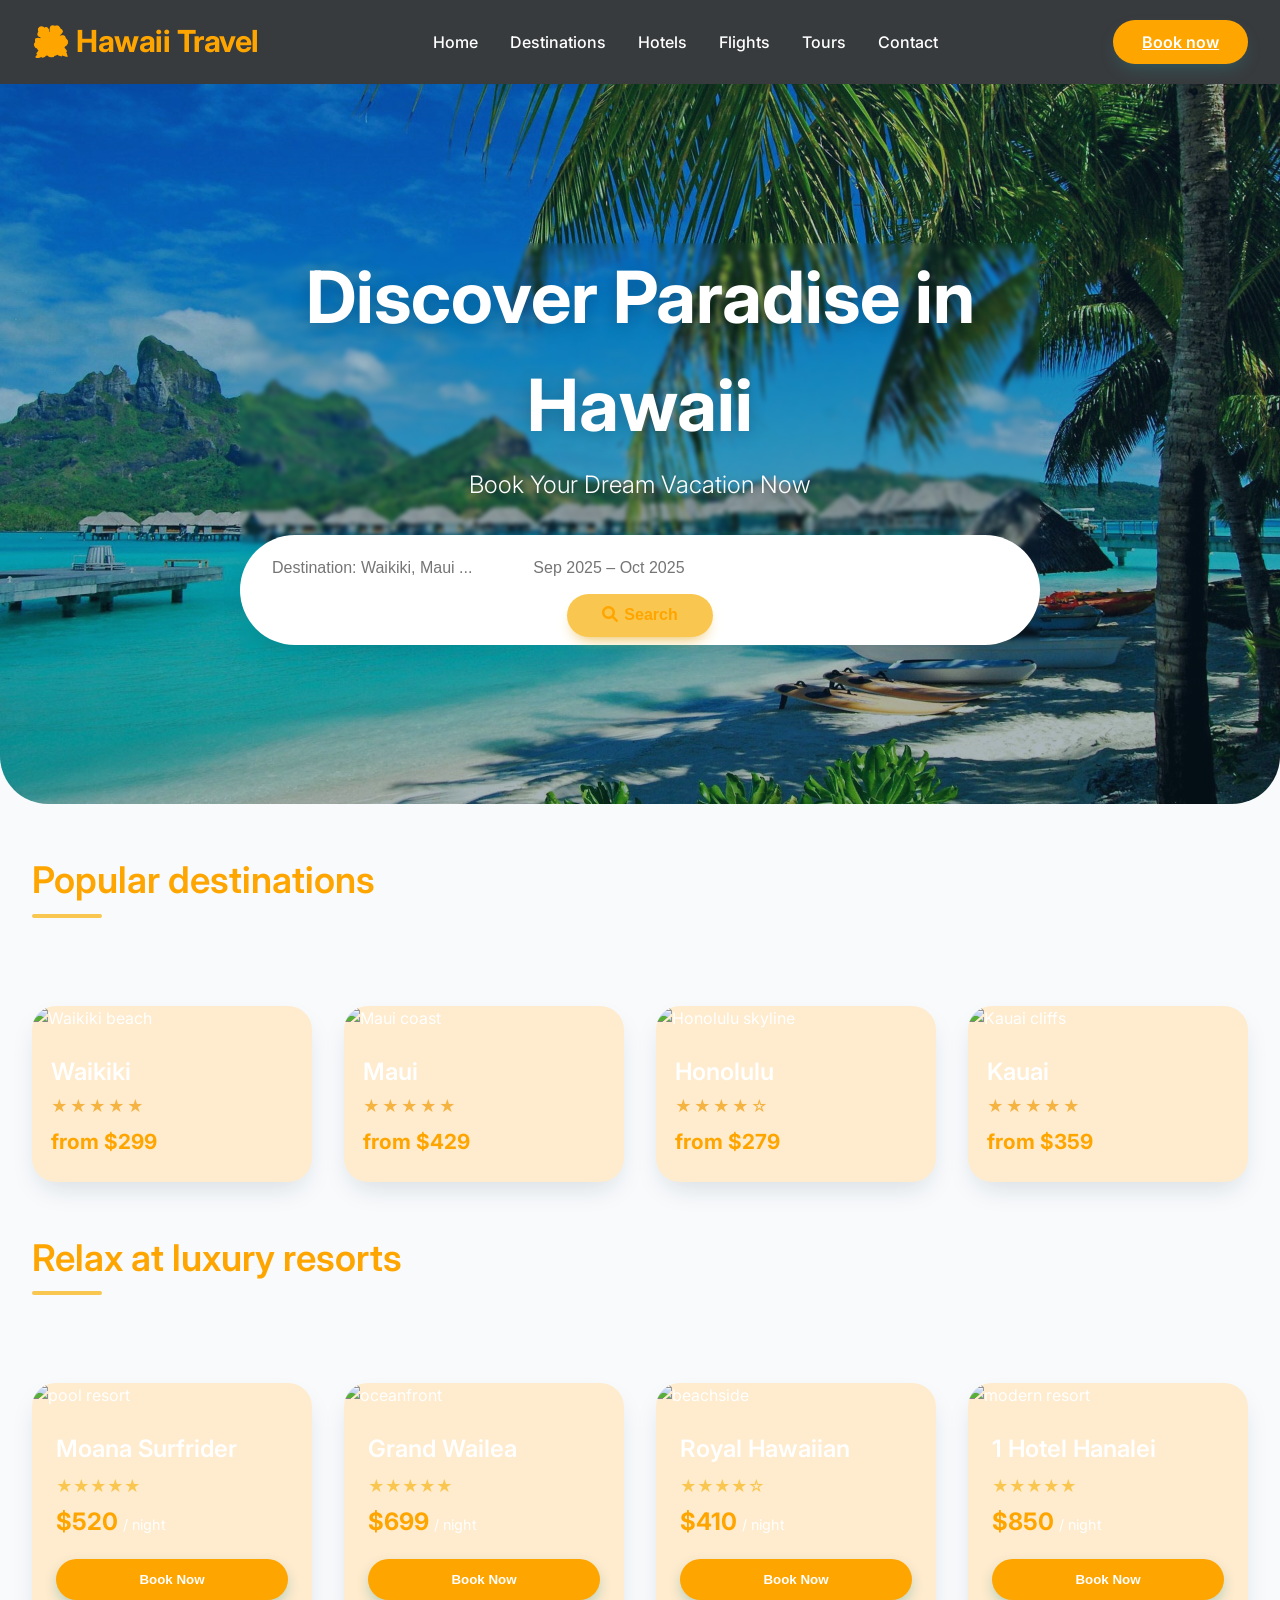
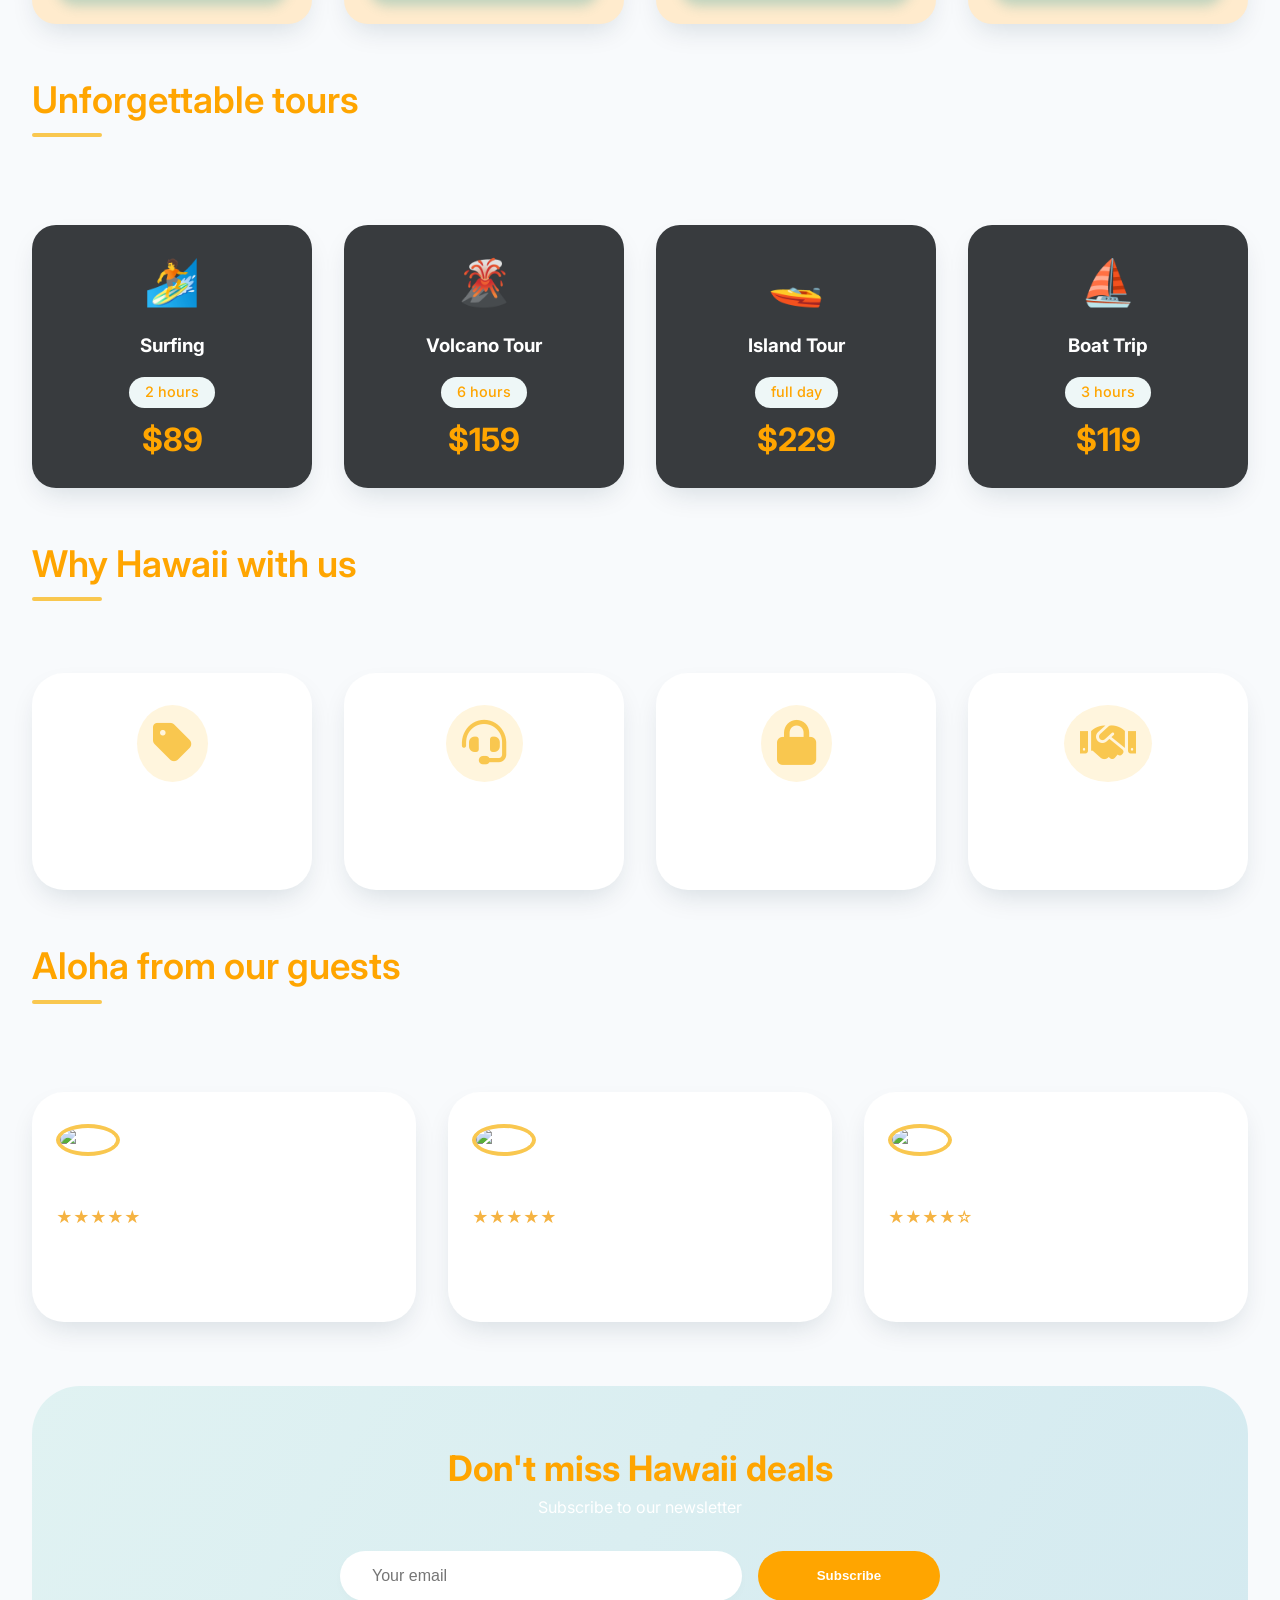
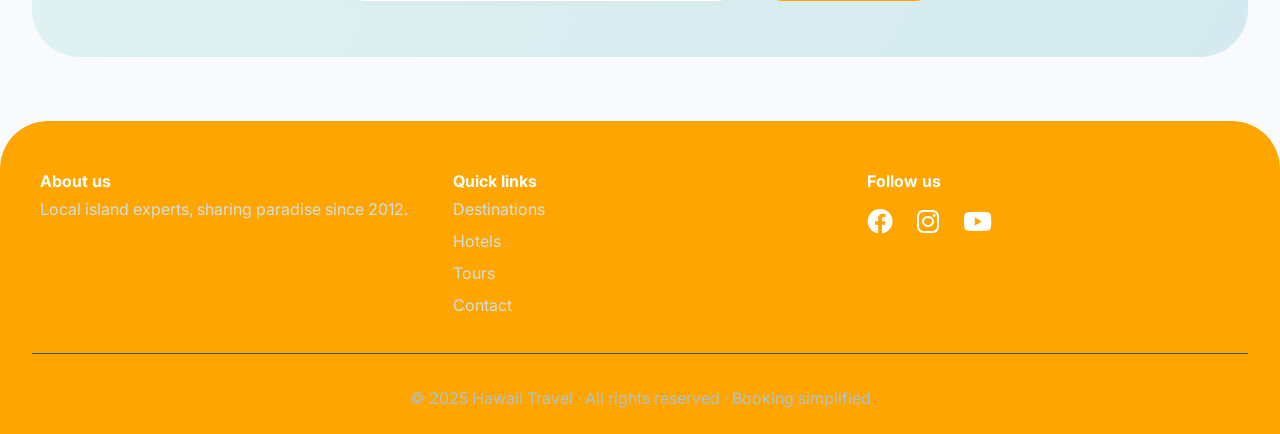
==== Hawaii.html @ 4282ca89 "first commit" ====
<!DOCTYPE html>
<html lang="en">
<head>
  <meta charset="UTF-8">
  <meta name="viewport" content="width=device-width, initial-scale=1.0">
  <title>Hawaii Travel · book your paradise</title>
  <!-- Google Fonts & simple icon library (Font Awesome via CDN for clean icons) -->
  <link href="https://fonts.googleapis.com/css2?family=Inter:opsz,wght@14..32,300;14..32,400;14..32,600;14..32,700&display=swap" rel="stylesheet">
  <link rel="stylesheet" href="https://cdnjs.cloudflare.com/ajax/libs/font-awesome/6.0.0-beta3/css/all.min.css">
  <style>
    /* ----------------------------------------------
    🌺 CSS variables – tropical palette & modern defaults
    ------------------------------------------------ */
    * {
      margin: 0;
      padding: 0;
      box-sizing: border-box;
    }

    :root {
      --deep-blue: #ffa500;        /* ocean depth */
      --turquoise: #ffa500;         /* lagoon */
      --sunshine: #f9c74f;          /* golden hour */
      --white-soft: #f8fafc;        /* foam */
      --white-pure: #383b3e;
      --gray-mist: #383b3e;
      --text-dark: #ffffff;
      --text-soft: white;
      --shadow-card: 0 12px 28px -8px rgba(0, 40, 60, 0.15);
      --shadow-hover: 0 20px 32px -10px rgba(0, 80, 100, 0.25);
      --radius-card: 1.5rem;
      --radius-btn: 40px;
      --transition: all 0.2s ease;
    }

    body {
      font-family: 'Inter', sans-serif;
      background-color: var(--white-soft);
      color: var(--text-dark);
      line-height: 1.5;
    }

    /* reusable container */
    .container {
      max-width: 1280px;
      margin: 0 auto;
      padding: 0 2rem;
    }

    /* ----------------------------------------------
    🏝️ header / navbar
    ------------------------------------------------ */
    .navbar {
      display: flex;
      justify-content: space-between;
      align-items: center;
      padding: 1.2rem 2rem;
      background: var(--white-pure);
      box-shadow: 0 4px 16px rgba(0,30,40,0.05);
      flex-wrap: wrap;
      gap: 1rem;
    }

    .logo {
      font-size: 1.9rem;
      font-weight: 700;
      background: linear-gradient(135deg, var(--deep-blue) 20%, var(--turquoise) 80%);
      -webkit-background-clip: text;
      -webkit-text-fill-color: transparent;
      background-clip: text;
      letter-spacing: -0.5px;
    }

    .nav-menu {
      display: flex;
      gap: 2rem;
      font-weight: 500;
      flex-wrap: wrap;
    }

    .nav-menu a {
      text-decoration: none;
      color: var(--text-soft);
      transition: var(--transition);
      font-size: 1rem;
    }

    .nav-menu a:hover {
      color: var(--turquoise);
    }

    .booking-btn {
      background: var(--turquoise);
      color: white !important;
      padding: 0.6rem 1.8rem;
      border-radius: var(--radius-btn);
      font-weight: 600;
      box-shadow: 0 8px 18px -6px rgba(43, 156, 156, 0.4);
      transition: var(--transition);
      border: none;
      cursor: pointer;
    }

    .booking-btn:hover {
      background: #1f7a7a;
      transform: scale(1.02);
    }

    /* ----------------------------------------------
    🌊 hero section
    ------------------------------------------------ */
    .hero {
      background: linear-gradient(rgba(20, 60, 100, 0.25), rgba(10, 40, 60, 0.35)),
                  url('image/hawaii.jpg') center/cover no-repeat;
      min-height: 80vh;
      display: flex;
      align-items: center;
      justify-content: center;
      text-align: center;
      color: rgb(255, 255, 255);
      padding: 3rem 1.5rem;
      border-bottom-left-radius: 3rem;
      border-bottom-right-radius: 3rem;
      margin-bottom: 3rem;
    }

    .hero-content {
      max-width: 800px;
      backdrop-filter: blur(2px);
    }

    .hero h1 {
      font-size: clamp(2.5rem, 8vw, 4.5rem);
      font-weight: 700;
      text-shadow: 0 4px 18px rgba(0,0,0,0.2);
      margin-bottom: 0.5rem;
    }

    .hero p {
      font-size: 1.5rem;
      margin-bottom: 2rem;
      font-weight: 300;
      text-shadow: 0 2px 6px rgba(0,0,0,0.3);
    }

    .search-bar {
      display: flex;
      background: white;
      padding: 0.5rem;
      border-radius: 60px;
      box-shadow: var(--shadow-card);
      flex-wrap: wrap;
      justify-content: center;
    }

    .search-bar input, .search-bar select {
      border: none;
      padding: 1rem 1.5rem;
      font-size: 1rem;
      background: transparent;
      outline: none;
      color: var(--text-dark);
      flex: 1 1 160px;
      border-radius: 40px;
    }

    .search-bar select {
      cursor: pointer;
      background-color: transparent;
    }

    .search-btn {
      background: var(--sunshine);
      border: none;
      padding: 0.8rem 2.2rem;
      border-radius: 40px;
      font-weight: 700;
      color: var(--deep-blue);
      cursor: pointer;
      transition: var(--transition);
      box-shadow: 0 8px 16px -8px #e6b02e;
      font-size: 1rem;
    }

    .search-btn:hover {
      background: #f5b62e;
      transform: scale(1.02);
    }

    /* section titles */
    .section-title {
      font-size: 2.3rem;
      font-weight: 600;
      margin-bottom: 2.5rem;
      color: var(--deep-blue);
      position: relative;
      display: inline-block;
    }
    .section-title::after {
      content: '';
      display: block;
      width: 70px;
      height: 4px;
      background: var(--sunshine);
      border-radius: 4px;
      margin-top: 0.4rem;
    }

    /* cards grid base */
    .card-grid {
      display: grid;
      grid-template-columns: repeat(auto-fit, minmax(240px, 1fr));
      gap: 2rem;
      margin: 3rem 0;
    }

    /* popular destination card */
    .dest-card {
      background: blanchedalmond;
      border-radius: var(--radius-card);
      overflow: hidden;
      box-shadow: var(--shadow-card);
      transition: var(--transition);
    }
    .dest-card:hover {
      transform: translateY(-6px);
      box-shadow: var(--shadow-hover);
    }
    .dest-card img {
      width: 100%;
      height: 200px;
      object-fit: cover;
    }
    .dest-info {
      padding: 1.5rem 1.2rem 1.2rem;
    }
    .dest-info h3 {
      font-size: 1.5rem;
      font-weight: 600;
      margin-bottom: 0.3rem;
    }
    .dest-price {
      color: var(--turquoise);
      font-weight: 700;
      font-size: 1.3rem;
      margin: 0.5rem 0 0.3rem;
    }
    .rating {
      color: #f5b342;
      letter-spacing: 2px;
    }

    /* hotel cards */
    .hotel-card {
      background:blanchedalmond;
      border-radius: var(--radius-card);
      box-shadow: var(--shadow-card);
      overflow: hidden;
      transition: var(--transition);
    }
    .hotel-card:hover {
      transform: translateY(-5px);
      box-shadow: var(--shadow-hover);
    }
    .hotel-card img {
      height: 200px;
      width: 100%;
      object-fit: cover;
    }
    .hotel-body {
      padding: 1.5rem;
    }
    .hotel-name {
      font-size: 1.5rem;
      font-weight: 600;
    }
    .stars {
      color: var(--sunshine);
      margin: 0.4rem 0;
    }
    .price {
      font-size: 1.5rem;
      font-weight: 700;
      color: var(--turquoise);
    }
    .price small {
      font-size: 0.9rem;
      font-weight: 400;
      color: var(--text-soft);
    }
    .book-now {
      background: var(--turquoise);
      border: none;
      color: white;
      padding: 0.8rem 1.5rem;
      border-radius: 40px;
      font-weight: 600;
      width: 100%;
      margin-top: 1.2rem;
      cursor: pointer;
      transition: var(--transition);
      box-shadow: 0 6px 12px rgba(43,156,156,0.3);
    }
    .book-now:hover {
      background: #1f7a7a;
    }

    /* tour package cards */
    .tour-card {
      background: var(--white-pure);
      border-radius: var(--radius-card);
      padding: 1.5rem;
      box-shadow: var(--shadow-card);
      transition: var(--transition);
      text-align: center;
    }
    .tour-card:hover {
      transform: scale(1.02);
    }
    .tour-icon {
      font-size: 2.8rem;
      color: var(--turquoise);
      margin-bottom: 1rem;
    }
    .tour-duration {
      display: inline-block;
      background: #eef7f7;
      padding: 0.3rem 1rem;
      border-radius: 40px;
      color: var(--deep-blue);
      font-size: 0.9rem;
      margin: 1rem 0 0.5rem;
      font-weight: 500;
    }
    .tour-price {
      font-size: 2rem;
      font-weight: 700;
      color: var(--deep-blue);
    }

    /* why choose us (icons + flex) */
    .features-grid {
      display: grid;
      grid-template-columns: repeat(auto-fit, minmax(170px, 1fr));
      gap: 2rem;
      margin: 2rem 0 3rem;
    }
    .feature-item {
      text-align: center;
      background: white;
      padding: 2rem 1.5rem;
      border-radius: 2rem;
      box-shadow: var(--shadow-card);
    }
    .feature-item i {
      font-size: 2.8rem;
      color: var(--sunshine);
      background: #fff5dd;
      padding: 1rem;
      border-radius: 50%;
      margin-bottom: 1rem;
    }
    .feature-item h4 {
      font-size: 1.3rem;
      margin-bottom: 0.3rem;
    }

    /* testimonials */
    .testimonials-grid {
      display: grid;
      grid-template-columns: repeat(auto-fit, minmax(260px, 1fr));
      gap: 2rem;
      margin: 3rem 0;
    }
    .testimonial-card {
      background: white;
      border-radius: 2rem;
      padding: 2rem 1.5rem;
      box-shadow: var(--shadow-card);
    }
    .testimonial-card img {
      width: 70px;
      height: 70px;
      border-radius: 50%;
      object-fit: cover;
      border: 4px solid var(--sunshine);
      margin-bottom: 1rem;
    }
    .testimonial-name {
      font-weight: 700;
      font-size: 1.2rem;
    }
    .testimonial-rating {
      color: #f5b342;
      margin: 0.3rem 0 0.8rem;
    }

    /* newsletter */
    .newsletter {
      background: linear-gradient(120deg, #e0f2f2, #d4eaf0);
      border-radius: 3rem;
      padding: 3.5rem 2rem;
      text-align: center;
      margin: 4rem 0;
    }
    .newsletter h2 {
      font-size: 2.2rem;
      color: var(--deep-blue);
    }
    .newsletter-flex {
      display: flex;
      max-width: 600px;
      margin: 2rem auto 0;
      flex-wrap: wrap;
      gap: 1rem;
      justify-content: center;
    }
    .newsletter-flex input {
      flex: 3 1 260px;
      padding: 1rem 2rem;
      border: none;
      border-radius: 60px;
      font-size: 1rem;
      outline: none;
      box-shadow: 0 4px 10px rgba(0,0,0,0.02);
    }
    .newsletter-flex button {
      flex: 1 1 auto;
      background: var(--turquoise);
      border: none;
      padding: 1rem 2.2rem;
      border-radius: 60px;
      font-weight: 700;
      color: white;
      cursor: pointer;
      transition: var(--transition);
    }
    .newsletter-flex button:hover {
      background: #1f7a7a;
    }

    /* footer */
    .footer {
      background: var(--deep-blue);
      color: white;
      padding: 3rem 2rem 1.5rem;
      border-radius: 3rem 3rem 0 0;
      margin-top: 3rem;
    }
    .footer-grid {
      display: grid;
      grid-template-columns: repeat(auto-fit, minmax(160px, 1fr));
      gap: 2.5rem;
      max-width: 1200px;
      margin: 0 auto;
    }
    .footer-col p, .footer-col a {
      color: #cddfe6;
      text-decoration: none;
      line-height: 2;
    }
    .footer-col a:hover {
      color: var(--sunshine);
    }
    .social-icons {
      display: flex;
      gap: 1.5rem;
      margin: 1rem 0 2rem;
      font-size: 1.6rem;
    }
    .copyright {
      text-align: center;
      border-top: 1px solid #2f587b;
      padding-top: 2rem;
      margin-top: 2rem;
      color: #aac3d4;
    }

    /* responsiveness fine-tuning */
    @media (max-width: 700px) {
      .navbar {
        flex-direction: column;
        align-items: stretch;
        text-align: center;
      }
      .nav-menu {
        justify-content: center;
      }
      .search-bar {
        flex-direction: column;
        background: transparent;
        box-shadow: none;
        gap: 0.8rem;
      }
      .search-bar input, .search-bar select, .search-btn {
        width: 100%;
        border-radius: 60px;
        background: white;
      }
      .hero {
        border-radius: 0 0 2rem 2rem;
      }
    }
    @media (max-width: 480px) {
      .container { padding: 0 1rem; }
      .section-title { font-size: 2rem; }
    }
  </style>
</head>
<body>
  <!-- 1️⃣ header / navbar -->
  <header>
    <nav class="navbar container" style="max-width: 1400px; margin:0 auto;">
      <span class="logo">🌺 Hawaii Travel</span>
      <div class="nav-menu">
        <a href="#">Home</a>
        <a href="#">Destinations</a>
        <a href="#">Hotels</a>
        <a href="#">Flights</a>
        <a href="#">Tours</a>
        <a href="#">Contact</a>
      </div>
      <a href="#" class="booking-btn" style="color:white;">Book now</a>
    </nav>
  </header>

  <main>
    <!-- 2️⃣ hero section -->
    <section class="hero">
      <div class="hero-content">
        <h1>Discover Paradise in Hawaii</h1>
        <p>Book Your Dream Vacation Now</p>
        <div class="search-bar">
          <input type="text" placeholder="Destination: Waikiki, Maui ...">
          <input type="text" placeholder="Sep 2025 – Oct 2025">
          <select>
            <option>2 adults · 1 room</option>
            <option>1 adult · 1 room</option>
            <option>4 adults · 2 rooms</option>
          </select>
          <button class="search-btn"><i class="fas fa-search" style="margin-right:6px;"></i>Search</button>
        </div>
      </div>
    </section>

    <div class="container">
      <!-- 3️⃣ popular destinations -->
      <h2 class="section-title">Popular destinations</h2>
      <div class="card-grid">
        <div class="dest-card">
          <img src="https://images.unsplash.com/photo-1582268611958-ebfd161ef9cf?q=80&w=2070&auto=format&fit=crop" alt="Waikiki beach">
          <div class="dest-info">
            <h3>Waikiki</h3>
            <div class="rating">★★★★★</div>
            <div class="dest-price">from $299</div>
          </div>
        </div>
        <div class="dest-card">
          <img src="https://images.unsplash.com/photo-1542198730-7b0c1a41d269?q=80&w=1974&auto=format&fit=crop" alt="Maui coast">
          <div class="dest-info">
            <h3>Maui</h3>
            <div class="rating">★★★★★</div>
            <div class="dest-price">from $429</div>
          </div>
        </div>
        <div class="dest-card">
          <img src="https://images.unsplash.com/photo-1555881400-74d7acaacd8b?q=80&w=2070&auto=format&fit=crop" alt="Honolulu skyline">
          <div class="dest-info">
            <h3>Honolulu</h3>
            <div class="rating">★★★★☆</div>
            <div class="dest-price">from $279</div>
          </div>
        </div>
        <div class="dest-card">
          <img src="https://images.unsplash.com/photo-1599179415033-d9b5e84b5b9f?q=80&w=1974&auto=format&fit=crop" alt="Kauai cliffs">
          <div class="dest-info">
            <h3>Kauai</h3>
            <div class="rating">★★★★★</div>
            <div class="dest-price">from $359</div>
          </div>
        </div>
      </div>

      <!-- 4️⃣ Hotels & resorts -->
      <h2 class="section-title">Relax at luxury resorts</h2>
      <div class="card-grid">
        <div class="hotel-card">
          <img src="https://images.unsplash.com/photo-1571896349842-33c89424de2d?q=80&w=1960&auto=format&fit=crop" alt="pool resort">
          <div class="hotel-body">
            <div class="hotel-name">Moana Surfrider</div>
            <div class="stars">★★★★★</div>
            <div class="price">$520 <small>/ night</small></div>
            <button class="book-now">Book Now</button>
          </div>
        </div>
        <div class="hotel-card">
          <img src="https://images.unsplash.com/photo-1566073771259-6a8506099945?q=80&w=2070&auto=format&fit=crop" alt="oceanfront">
          <div class="hotel-body">
            <div class="hotel-name">Grand Wailea</div>
            <div class="stars">★★★★★</div>
            <div class="price">$699 <small>/ night</small></div>
            <button class="book-now">Book Now</button>
          </div>
        </div>
        <div class="hotel-card">
          <img src="https://images.unsplash.com/photo-1520250497591-112f2f40a3f4?q=80&w=2070&auto=format&fit=crop" alt="beachside">
          <div class="hotel-body">
            <div class="hotel-name">Royal Hawaiian</div>
            <div class="stars">★★★★☆</div>
            <div class="price">$410 <small>/ night</small></div>
            <button class="book-now">Book Now</button>
          </div>
        </div>
        <div class="hotel-card">
          <img src="https://images.unsplash.com/photo-1582719478250-c89cae4dc85b?q=80&w=2070&auto=format&fit=crop" alt="modern resort">
          <div class="hotel-body">
            <div class="hotel-name">1 Hotel Hanalei</div>
            <div class="stars">★★★★★</div>
            <div class="price">$850 <small>/ night</small></div>
            <button class="book-now">Book Now</button>
          </div>
        </div>
      </div>

      <!-- 5️⃣ Tour packages -->
      <h2 class="section-title">Unforgettable tours</h2>
      <div class="card-grid">
        <div class="tour-card"><div class="tour-icon">🏄</div><h3>Surfing</h3><div class="tour-duration">2 hours</div><div class="tour-price">$89</div></div>
        <div class="tour-card"><div class="tour-icon">🌋</div><h3>Volcano Tour</h3><div class="tour-duration">6 hours</div><div class="tour-price">$159</div></div>
        <div class="tour-card"><div class="tour-icon">🚤</div><h3>Island Tour</h3><div class="tour-duration">full day</div><div class="tour-price">$229</div></div>
        <div class="tour-card"><div class="tour-icon">⛵</div><h3>Boat Trip</h3><div class="tour-duration">3 hours</div><div class="tour-price">$119</div></div>
      </div>

      <!-- 6️⃣ Why choose us -->
      <h2 class="section-title">Why Hawaii with us</h2>
      <div class="features-grid">
        <div class="feature-item"><i class="fas fa-tag"></i><h4>Best Prices</h4><p>Unbeatable rates</p></div>
        <div class="feature-item"><i class="fas fa-headset"></i><h4>24/7 Support</h4><p>We're here for you</p></div>
        <div class="feature-item"><i class="fas fa-lock"></i><h4>Secure Booking</h4><p>Your data, safe</p></div>
        <div class="feature-item"><i class="fas fa-handshake"></i><h4>Trusted Partners</h4><p>Local experts</p></div>
      </div>

      <!-- 7️⃣ Testimonials -->
      <h2 class="section-title">Aloha from our guests</h2>
      <div class="testimonials-grid">
        <div class="testimonial-card"><img src="https://images.unsplash.com/photo-1500648767791-00dcc994a43e?w=150&h=150&fit=crop" alt="client"><div class="testimonial-name">Michael S.</div><div class="testimonial-rating">★★★★★</div><p>"Magical experience, every detail was perfect."</p></div>
        <div class="testimonial-card"><img src="https://images.unsplash.com/photo-1494790108777-296fd5c6ab92?w=150&h=150&fit=crop" alt="client"><div class="testimonial-name">Leilani K.</div><div class="testimonial-rating">★★★★★</div><p>"Booked hotels and volcano tour – seamless!"</p></div>
        <div class="testimonial-card"><img src="https://images.unsplash.com/photo-1507003211169-0a1dd7228f2d?w=150&h=150&fit=crop" alt="client"><div class="testimonial-name">David Chen</div><div class="testimonial-rating">★★★★☆</div><p>"Beautiful island, will come back with family."</p></div>
      </div>

      <!-- 8️⃣ Newsletter -->
      <section class="newsletter">
        <h2>Don't miss Hawaii deals</h2>
        <p style="margin-bottom: 1rem;">Subscribe to our newsletter</p>
        <div class="newsletter-flex">
          <input type="email" placeholder="Your email">
          <button type="submit">Subscribe</button>
        </div>
      </section>
    </div> <!-- end container -->
  </main>

  <!-- 9️⃣ footer -->
  <footer class="footer">
    <div class="footer-grid">
      <div class="footer-col"><h4>About us</h4><p>Local island experts, sharing paradise since 2012.</p></div>
      <div class="footer-col"><h4>Quick links</h4><p><a href="#">Destinations</a><br><a href="#">Hotels</a><br><a href="#">Tours</a><br><a href="#">Contact</a></p></div>
      <div class="footer-col"><h4>Follow us</h4><div class="social-icons"><i class="fab fa-facebook"></i><i class="fab fa-instagram"></i><i class="fab fa-youtube"></i></div></div>
    </div>
    <div class="copyright">
      © 2025 Hawaii Travel · All rights reserved · Booking simplified
    </div>
  </footer>

  <!-- placeholder images from unsplash, google font, font awesome for icons, fully responsive, grid & flex, css variables -->
</body>
</html>
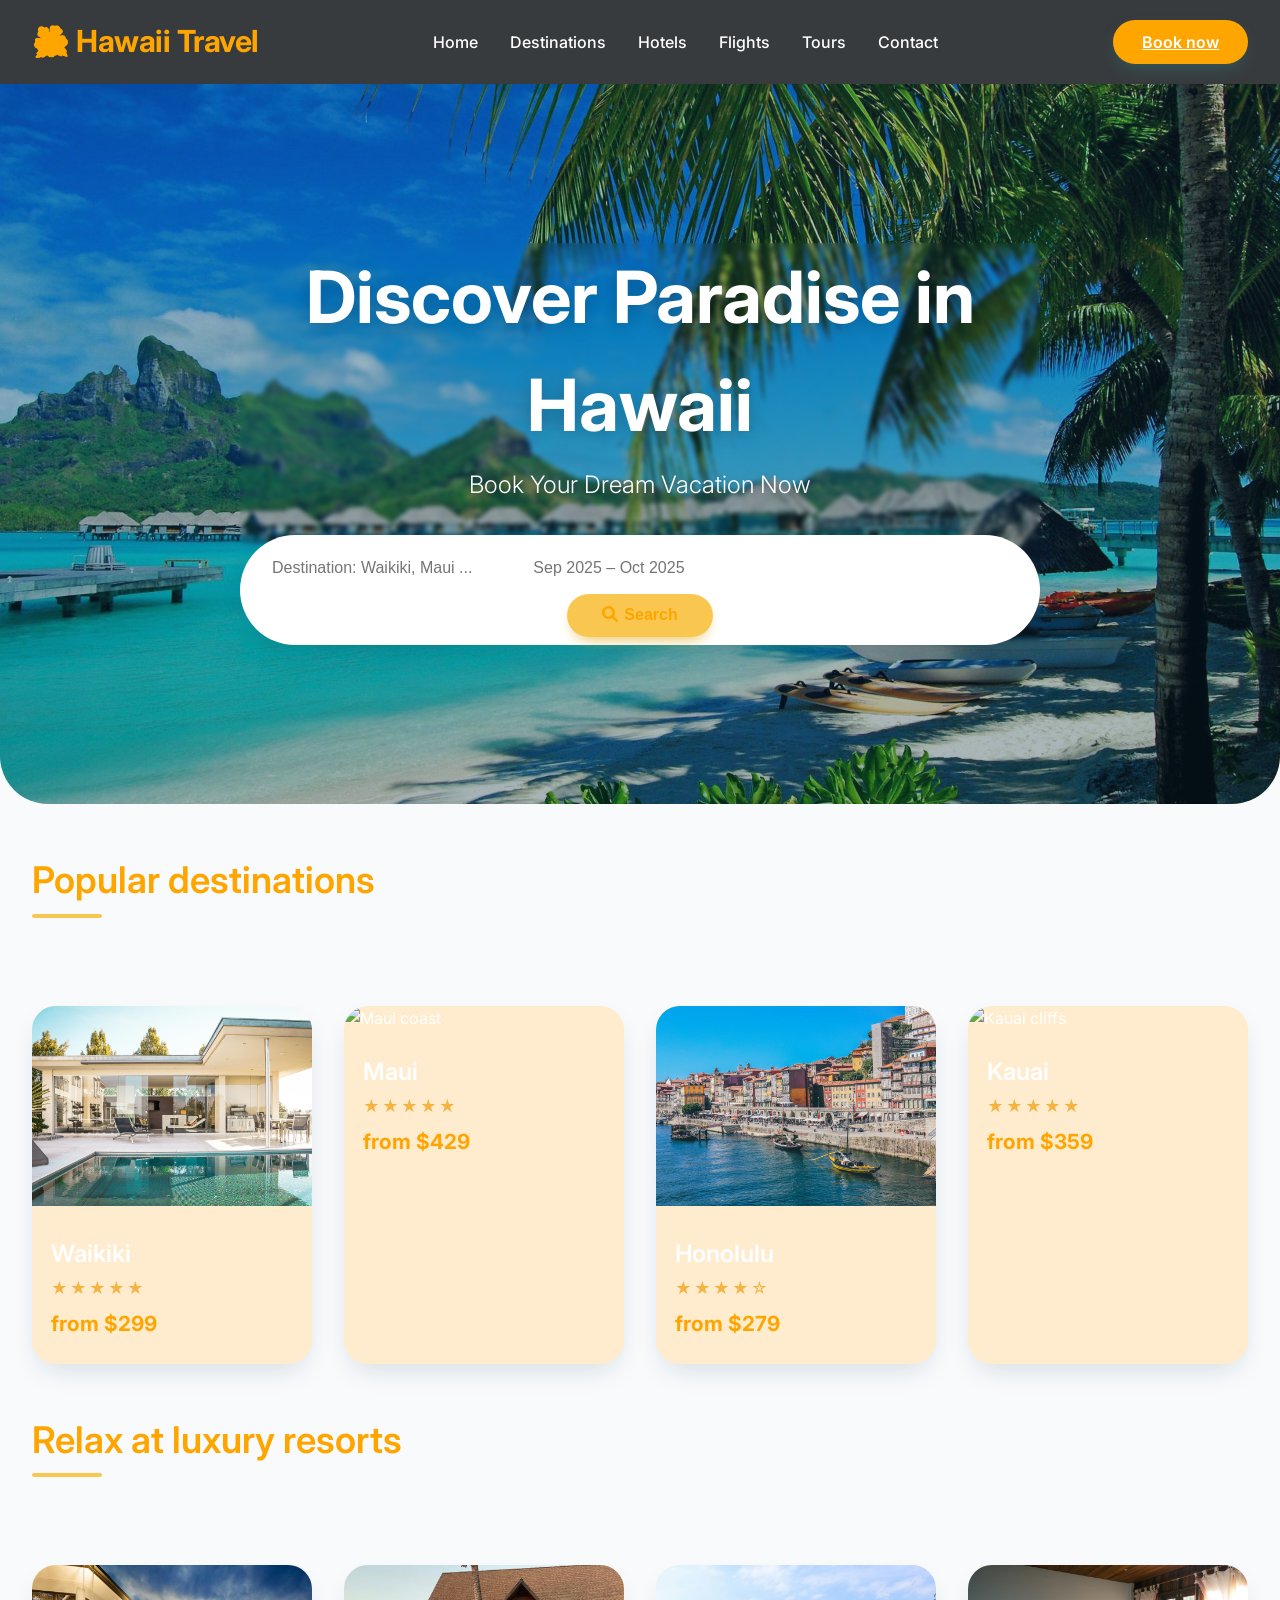
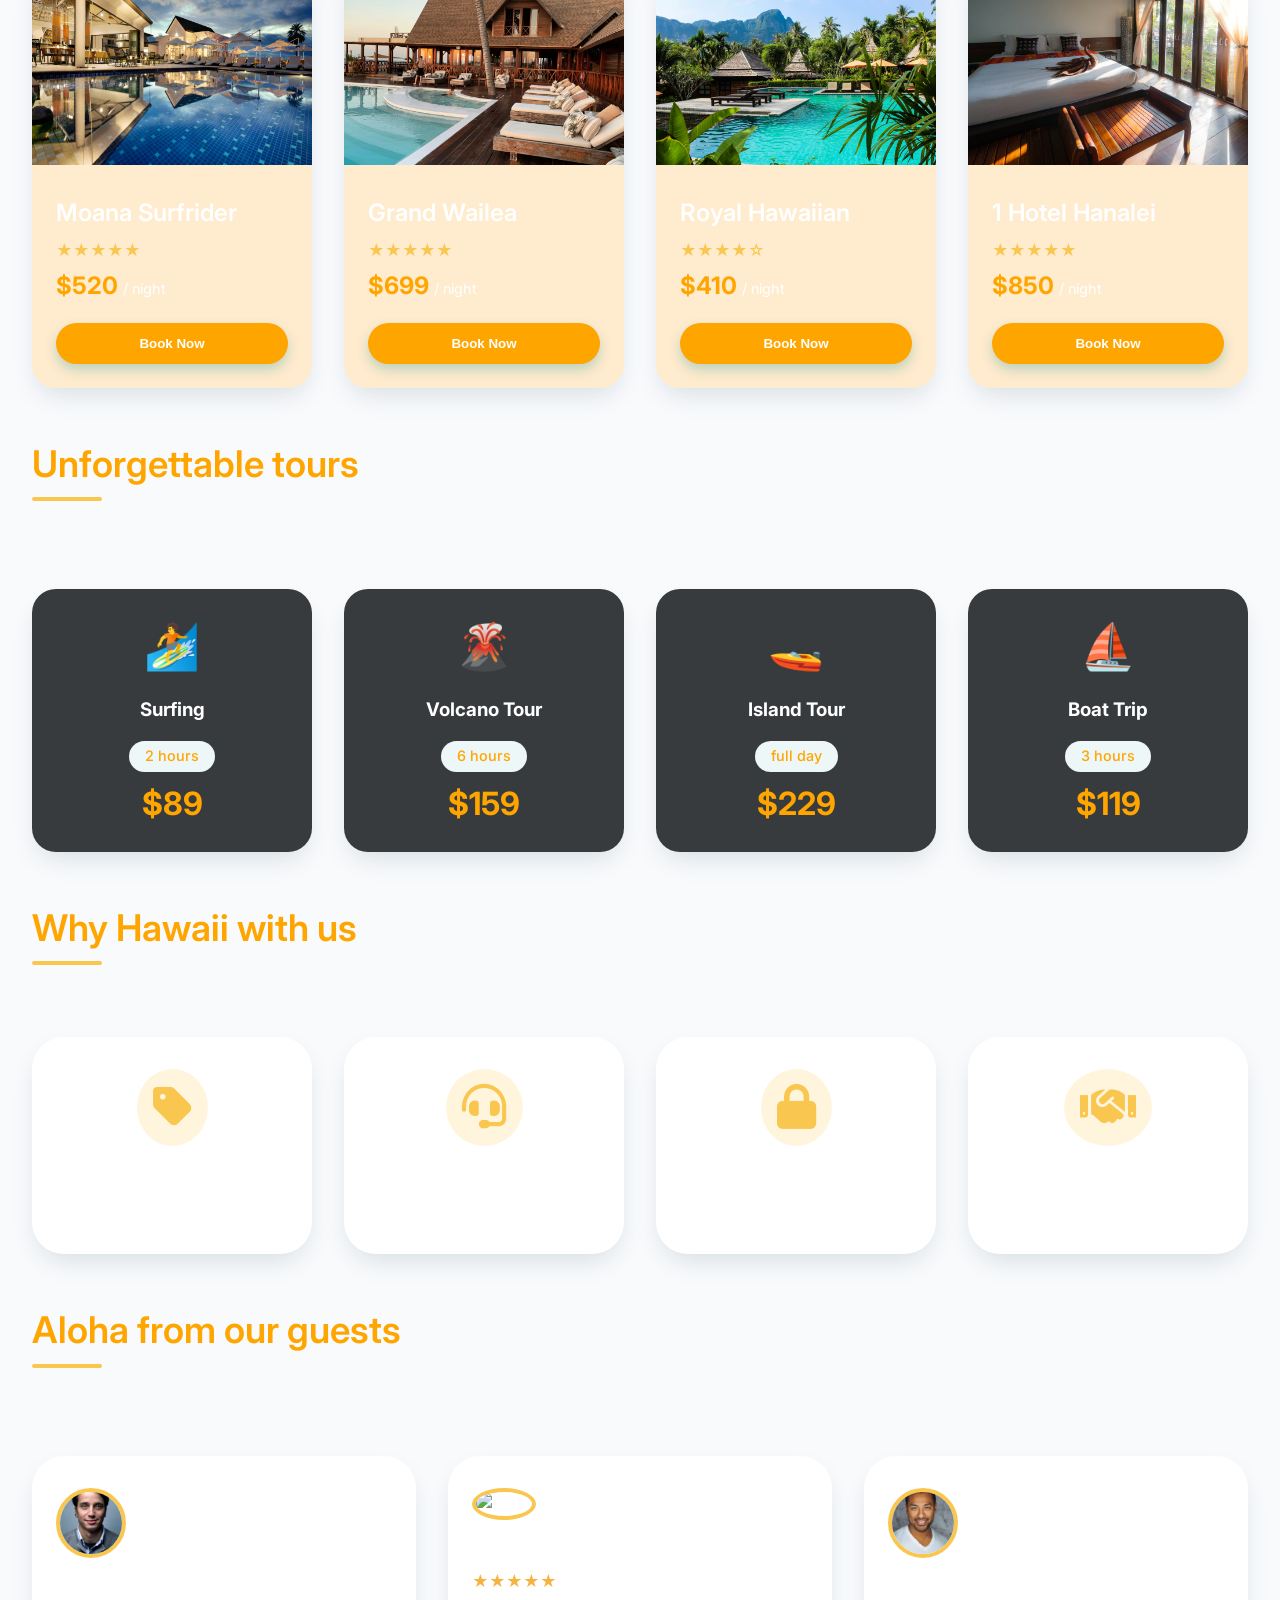
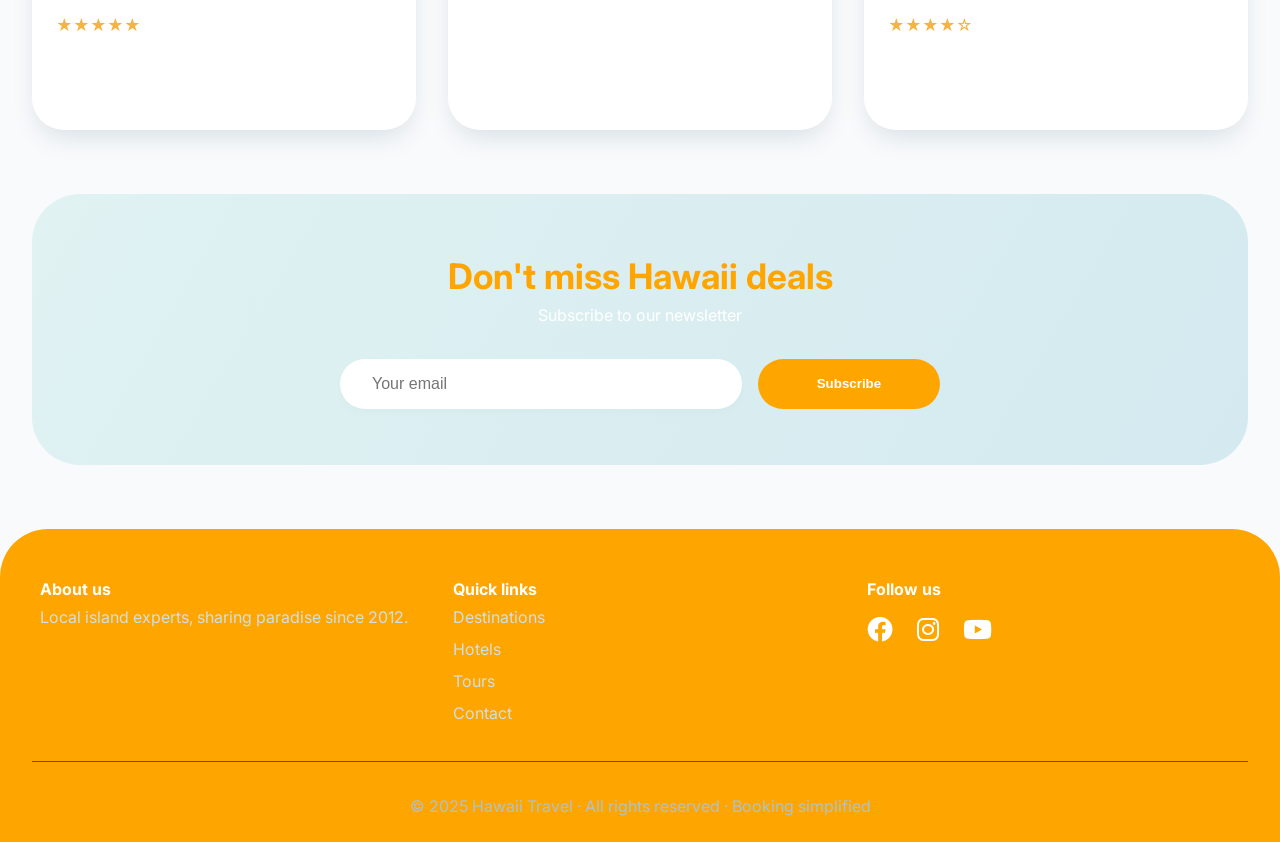
==== commit 373b2900: "sacend change" ====
--- a/Hawaii.html
+++ b/Hawaii.html
@@ -548,7 +548,7 @@
       <h2 class="section-title">Popular destinations</h2>
       <div class="card-grid">
         <div class="dest-card">
-          <img src="https://images.unsplash.com/photo-1582268611958-ebfd161ef9cf?q=80&w=2070&auto=format&fit=crop" alt="Waikiki beach">
+          <img src="image/img1.png" alt="Waikiki beach">
           <div class="dest-info">
             <h3>Waikiki</h3>
             <div class="rating">★★★★★</div>
@@ -564,7 +564,7 @@
           </div>
         </div>
         <div class="dest-card">
-          <img src="https://images.unsplash.com/photo-1555881400-74d7acaacd8b?q=80&w=2070&auto=format&fit=crop" alt="Honolulu skyline">
+          <img src="image/img3.png" alt="Honolulu skyline">
           <div class="dest-info">
             <h3>Honolulu</h3>
             <div class="rating">★★★★☆</div>
@@ -585,7 +585,7 @@
       <h2 class="section-title">Relax at luxury resorts</h2>
       <div class="card-grid">
         <div class="hotel-card">
-          <img src="https://images.unsplash.com/photo-1571896349842-33c89424de2d?q=80&w=1960&auto=format&fit=crop" alt="pool resort">
+          <img src="image/im1.png" alt="pool resort">
           <div class="hotel-body">
             <div class="hotel-name">Moana Surfrider</div>
             <div class="stars">★★★★★</div>
@@ -594,7 +594,7 @@
           </div>
         </div>
         <div class="hotel-card">
-          <img src="https://images.unsplash.com/photo-1566073771259-6a8506099945?q=80&w=2070&auto=format&fit=crop" alt="oceanfront">
+          <img src="image/im2.png" alt="oceanfront">
           <div class="hotel-body">
             <div class="hotel-name">Grand Wailea</div>
             <div class="stars">★★★★★</div>
@@ -603,7 +603,7 @@
           </div>
         </div>
         <div class="hotel-card">
-          <img src="https://images.unsplash.com/photo-1520250497591-112f2f40a3f4?q=80&w=2070&auto=format&fit=crop" alt="beachside">
+          <img src="image/im3.png" alt="beachside">
           <div class="hotel-body">
             <div class="hotel-name">Royal Hawaiian</div>
             <div class="stars">★★★★☆</div>
@@ -612,7 +612,7 @@
           </div>
         </div>
         <div class="hotel-card">
-          <img src="https://images.unsplash.com/photo-1582719478250-c89cae4dc85b?q=80&w=2070&auto=format&fit=crop" alt="modern resort">
+          <img src="image/im4.png" alt="modern resort">
           <div class="hotel-body">
             <div class="hotel-name">1 Hotel Hanalei</div>
             <div class="stars">★★★★★</div>
@@ -643,9 +643,9 @@
       <!-- 7️⃣ Testimonials -->
       <h2 class="section-title">Aloha from our guests</h2>
       <div class="testimonials-grid">
-        <div class="testimonial-card"><img src="https://images.unsplash.com/photo-1500648767791-00dcc994a43e?w=150&h=150&fit=crop" alt="client"><div class="testimonial-name">Michael S.</div><div class="testimonial-rating">★★★★★</div><p>"Magical experience, every detail was perfect."</p></div>
+        <div class="testimonial-card"><img src="image/s1.png" alt="client"><div class="testimonial-name">Michael S.</div><div class="testimonial-rating">★★★★★</div><p>"Magical experience, every detail was perfect."</p></div>
         <div class="testimonial-card"><img src="https://images.unsplash.com/photo-1494790108777-296fd5c6ab92?w=150&h=150&fit=crop" alt="client"><div class="testimonial-name">Leilani K.</div><div class="testimonial-rating">★★★★★</div><p>"Booked hotels and volcano tour – seamless!"</p></div>
-        <div class="testimonial-card"><img src="https://images.unsplash.com/photo-1507003211169-0a1dd7228f2d?w=150&h=150&fit=crop" alt="client"><div class="testimonial-name">David Chen</div><div class="testimonial-rating">★★★★☆</div><p>"Beautiful island, will come back with family."</p></div>
+        <div class="testimonial-card"><img src="image/s2.png" alt="client"><div class="testimonial-name">David Chen</div><div class="testimonial-rating">★★★★☆</div><p>"Beautiful island, will come back with family."</p></div>
       </div>
 
       <!-- 8️⃣ Newsletter -->
